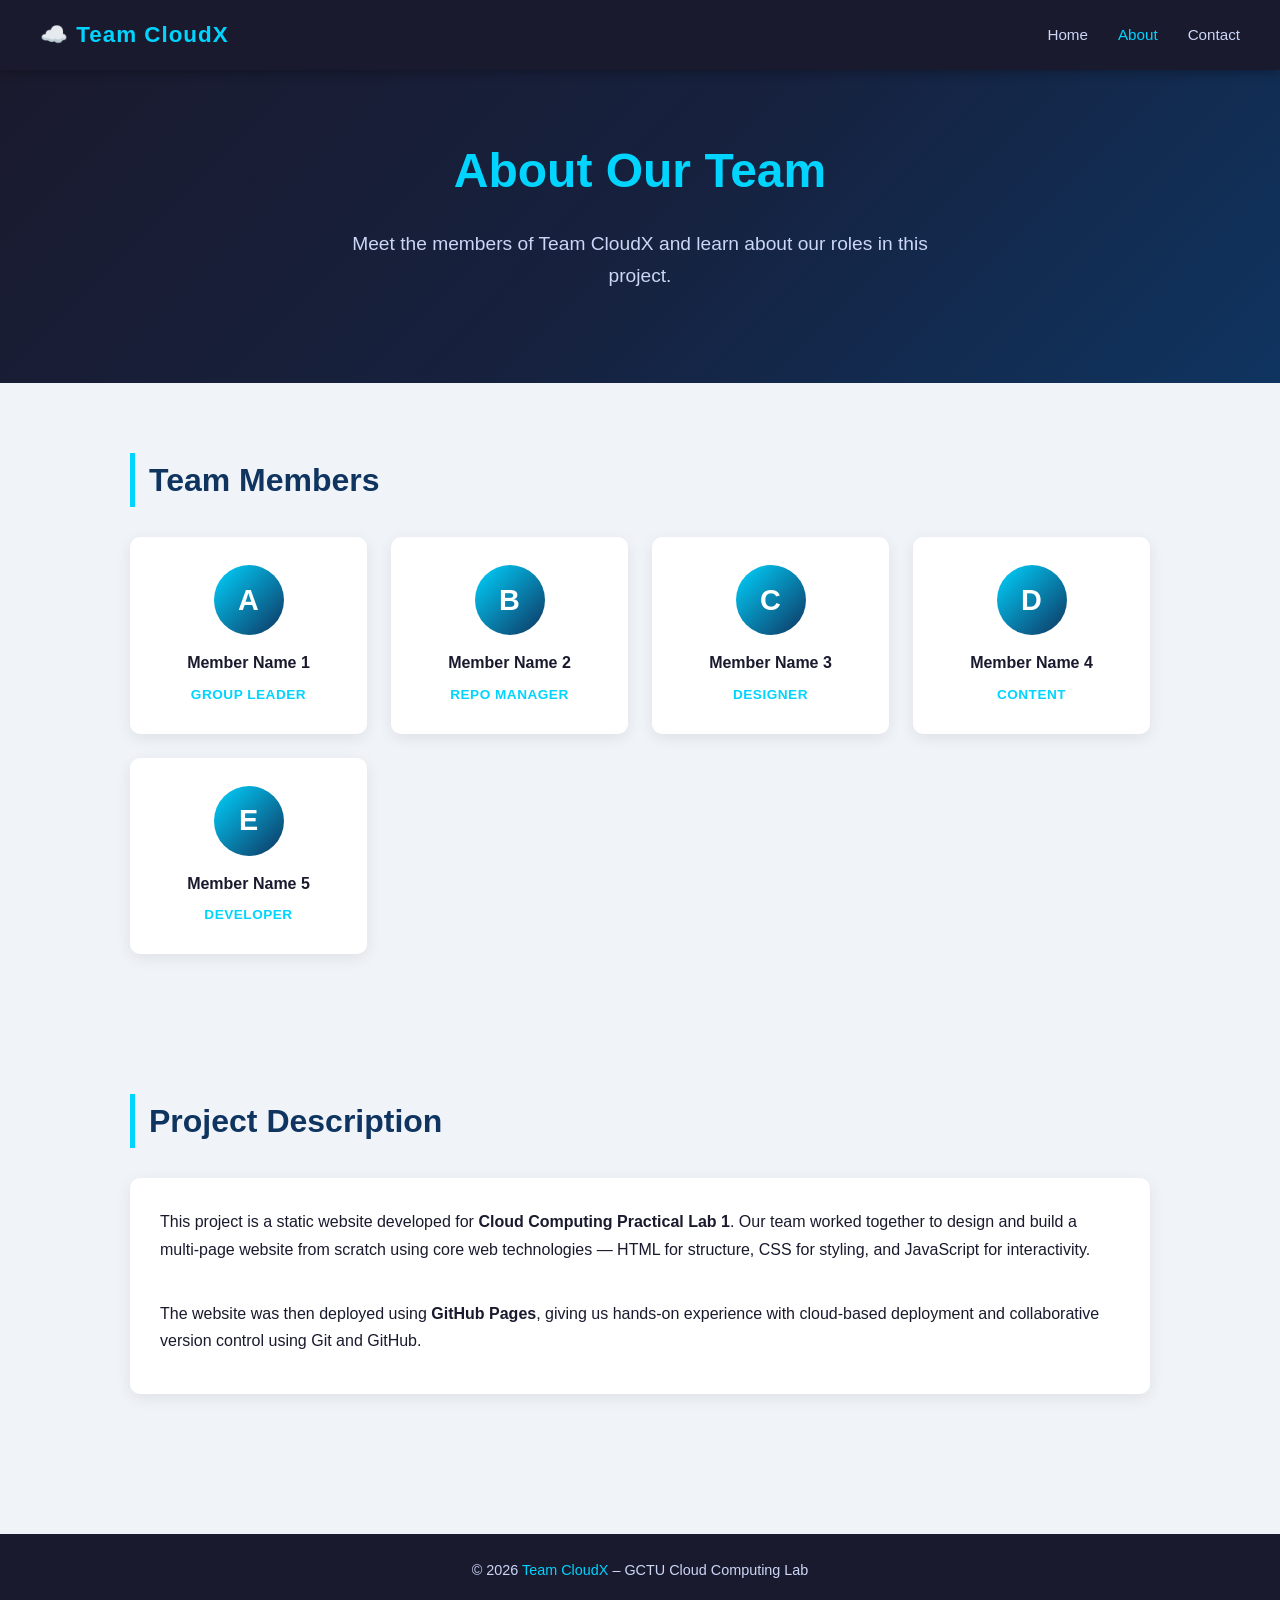
==== about.html @ c3922a6f "add website files" ====
<!DOCTYPE html>
<html lang="en">
<head>
  <meta charset="UTF-8" />
  <meta name="viewport" content="width=device-width, initial-scale=1.0"/>
  <title>About – Team CloudX</title>
  <link rel="stylesheet" href="style.css" />
</head>
<body>

  <!-- NAVBAR -->
  <nav>
    <a href="index.html" class="logo">☁️ Team CloudX</a>
    <ul>
      <li><a href="index.html">Home</a></li>
      <li><a href="about.html" class="active">About</a></li>
      <li><a href="contact.html">Contact</a></li>
    </ul>
  </nav>

  <!-- PAGE HEADER -->
  <div class="hero" style="padding: 60px 20px;">
    <h1>About Our Team</h1>
    <p>Meet the members of Team CloudX and learn about our roles in this project.</p>
  </div>

  <!-- TEAM MEMBERS -->
  <section>
    <h2>Team Members</h2>
    <div class="cards">

      <div class="card">
        <div class="avatar">A</div>
        <h3>Member Name 1</h3>
        <p class="role">Group Leader</p>
      </div>

      <div class="card">
        <div class="avatar">B</div>
        <h3>Member Name 2</h3>
        <p class="role">Repo Manager</p>
      </div>

      <div class="card">
        <div class="avatar">C</div>
        <h3>Member Name 3</h3>
        <p class="role">Designer</p>
      </div>

      <div class="card">
        <div class="avatar">D</div>
        <h3>Member Name 4</h3>
        <p class="role">Content</p>
      </div>

      <div class="card">
        <div class="avatar">E</div>
        <h3>Member Name 5</h3>
        <p class="role">Developer</p>
      </div>

    </div>
  </section>

  <!-- PROJECT DESCRIPTION -->
  <section>
    <h2>Project Description</h2>
    <div class="info-box">
      <p>
        This project is a static website developed for <strong>Cloud Computing Practical Lab 1</strong>.
        Our team worked together to design and build a multi-page website from scratch using core web technologies
        — HTML for structure, CSS for styling, and JavaScript for interactivity.
      </p>
      <br/>
      <p>
        The website was then deployed using <strong>GitHub Pages</strong>, giving us hands-on experience
        with cloud-based deployment and collaborative version control using Git and GitHub.
      </p>
    </div>
  </section>

  <!-- FOOTER -->
  <footer>
    <p>&copy; 2026 <span>Team CloudX</span> – GCTU Cloud Computing Lab</p>
  </footer>

</body>
</html>
---- style.css ----
/* ===== RESET & BASE ===== */
* {
  margin: 0;
  padding: 0;
  box-sizing: border-box;
}

body {
  font-family: 'Segoe UI', Tahoma, Geneva, Verdana, sans-serif;
  background-color: #f0f4f8;
  color: #1a1a2e;
  line-height: 1.7;
}

/* ===== NAVBAR ===== */
nav {
  background-color: #1a1a2e;
  padding: 16px 40px;
  display: flex;
  justify-content: space-between;
  align-items: center;
  position: sticky;
  top: 0;
  z-index: 100;
  box-shadow: 0 2px 10px rgba(0,0,0,0.3);
}

nav .logo {
  color: #00d4ff;
  font-size: 1.4rem;
  font-weight: 700;
  letter-spacing: 1px;
  text-decoration: none;
}

nav ul {
  list-style: none;
  display: flex;
  gap: 30px;
}

nav ul li a {
  color: #ccd6f6;
  text-decoration: none;
  font-size: 0.95rem;
  font-weight: 500;
  transition: color 0.3s;
}

nav ul li a:hover,
nav ul li a.active {
  color: #00d4ff;
}

/* ===== HERO ===== */
.hero {
  background: linear-gradient(135deg, #1a1a2e 0%, #16213e 50%, #0f3460 100%);
  color: white;
  text-align: center;
  padding: 100px 20px;
}

.hero h1 {
  font-size: 3rem;
  font-weight: 800;
  margin-bottom: 16px;
  color: #00d4ff;
}

.hero p {
  font-size: 1.2rem;
  color: #ccd6f6;
  max-width: 600px;
  margin: 0 auto 30px;
}

.btn {
  display: inline-block;
  background-color: #00d4ff;
  color: #1a1a2e;
  padding: 12px 32px;
  border-radius: 6px;
  text-decoration: none;
  font-weight: 700;
  font-size: 1rem;
  transition: background 0.3s, transform 0.2s;
}

.btn:hover {
  background-color: #00b8d9;
  transform: translateY(-2px);
}

/* ===== SECTIONS ===== */
section {
  padding: 70px 40px;
  max-width: 1100px;
  margin: 0 auto;
}

section h2 {
  font-size: 2rem;
  font-weight: 700;
  color: #0f3460;
  margin-bottom: 30px;
  border-left: 5px solid #00d4ff;
  padding-left: 14px;
}

/* ===== CARDS (Members) ===== */
.cards {
  display: grid;
  grid-template-columns: repeat(auto-fit, minmax(200px, 1fr));
  gap: 24px;
  margin-top: 20px;
}

.card {
  background: white;
  border-radius: 10px;
  padding: 28px 20px;
  text-align: center;
  box-shadow: 0 4px 15px rgba(0,0,0,0.08);
  transition: transform 0.3s, box-shadow 0.3s;
}

.card:hover {
  transform: translateY(-5px);
  box-shadow: 0 8px 25px rgba(0,0,0,0.15);
}

.card .avatar {
  width: 70px;
  height: 70px;
  border-radius: 50%;
  background: linear-gradient(135deg, #00d4ff, #0f3460);
  display: flex;
  align-items: center;
  justify-content: center;
  margin: 0 auto 14px;
  font-size: 1.8rem;
  color: white;
  font-weight: 700;
}

.card h3 {
  font-size: 1rem;
  color: #1a1a2e;
  margin-bottom: 6px;
}

.card .role {
  font-size: 0.85rem;
  color: #00d4ff;
  font-weight: 600;
  text-transform: uppercase;
  letter-spacing: 0.5px;
}

/* ===== PROJECT IMAGE ===== */
.project-img {
  width: 100%;
  max-height: 350px;
  object-fit: cover;
  border-radius: 10px;
  margin-bottom: 24px;
  box-shadow: 0 4px 20px rgba(0,0,0,0.12);
}

/* ===== CONTACT FORM ===== */
.contact-form {
  background: white;
  padding: 40px;
  border-radius: 12px;
  box-shadow: 0 4px 20px rgba(0,0,0,0.08);
  max-width: 600px;
}

.form-group {
  margin-bottom: 20px;
}

.form-group label {
  display: block;
  font-weight: 600;
  margin-bottom: 8px;
  color: #1a1a2e;
}

.form-group input,
.form-group textarea {
  width: 100%;
  padding: 12px 16px;
  border: 2px solid #e0e0e0;
  border-radius: 6px;
  font-size: 0.95rem;
  font-family: inherit;
  transition: border-color 0.3s;
  outline: none;
}

.form-group input:focus,
.form-group textarea:focus {
  border-color: #00d4ff;
}

.form-group textarea {
  height: 140px;
  resize: vertical;
}

.contact-form button {
  background-color: #0f3460;
  color: white;
  padding: 12px 32px;
  border: none;
  border-radius: 6px;
  font-size: 1rem;
  font-weight: 600;
  cursor: pointer;
  transition: background 0.3s;
}

.contact-form button:hover {
  background-color: #00d4ff;
  color: #1a1a2e;
}

/* ===== INFO BOX ===== */
.info-box {
  background: white;
  border-radius: 10px;
  padding: 30px;
  box-shadow: 0 4px 15px rgba(0,0,0,0.08);
  margin-bottom: 30px;
}

.info-box p {
  margin-bottom: 10px;
  font-size: 1rem;
}

.info-box span {
  font-weight: 600;
  color: #0f3460;
}

/* ===== FOOTER ===== */
footer {
  background-color: #1a1a2e;
  color: #ccd6f6;
  text-align: center;
  padding: 24px;
  font-size: 0.9rem;
  margin-top: 40px;
}

footer span {
  color: #00d4ff;
}

/* ===== RESPONSIVE ===== */
@media (max-width: 600px) {
  nav {
    flex-direction: column;
    gap: 14px;
    padding: 16px 20px;
  }

  nav ul {
    gap: 16px;
  }

  .hero h1 {
    font-size: 2rem;
  }

  section {
    padding: 50px 20px;
  }

  .contact-form {
    padding: 24px;
  }
}
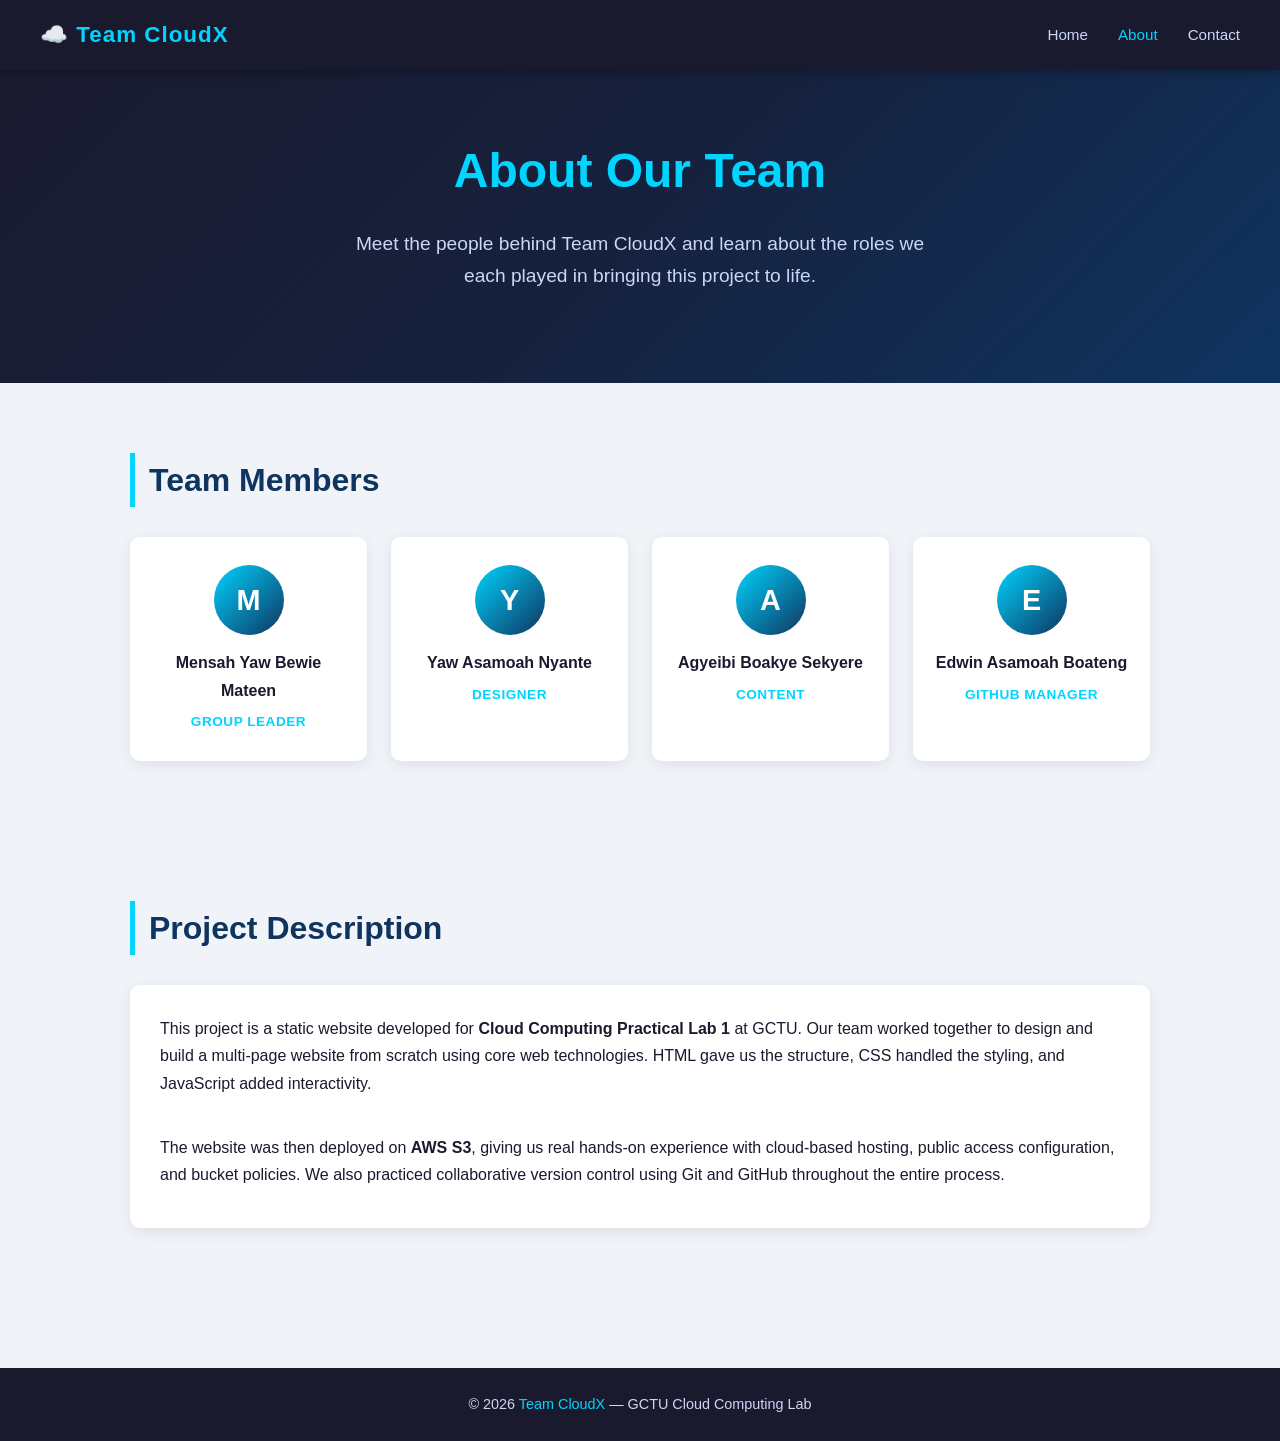
==== commit 77bef751: "Revise team details and project description in about.html Updated team member names and roles, impro" ====
--- a/about.html
+++ b/about.html
@@ -21,7 +21,7 @@
   <!-- PAGE HEADER -->
   <div class="hero" style="padding: 60px 20px;">
     <h1>About Our Team</h1>
-    <p>Meet the members of Team CloudX and learn about our roles in this project.</p>
+    <p>Meet the people behind Team CloudX and learn about the roles we each played in bringing this project to life.</p>
   </div>
 
   <!-- TEAM MEMBERS -->
@@ -30,33 +30,27 @@
     <div class="cards">
 
       <div class="card">
-        <div class="avatar">A</div>
-        <h3>Member Name 1</h3>
+        <div class="avatar">M</div>
+        <h3>Mensah Yaw Bewie Mateen</h3>
         <p class="role">Group Leader</p>
       </div>
 
       <div class="card">
-        <div class="avatar">B</div>
-        <h3>Member Name 2</h3>
-        <p class="role">Repo Manager</p>
-      </div>
-
-      <div class="card">
-        <div class="avatar">C</div>
-        <h3>Member Name 3</h3>
+        <div class="avatar">Y</div>
+        <h3>Yaw Asamoah Nyante</h3>
         <p class="role">Designer</p>
       </div>
 
       <div class="card">
-        <div class="avatar">D</div>
-        <h3>Member Name 4</h3>
+        <div class="avatar">A</div>
+        <h3>Agyeibi Boakye Sekyere</h3>
         <p class="role">Content</p>
       </div>
 
       <div class="card">
         <div class="avatar">E</div>
-        <h3>Member Name 5</h3>
-        <p class="role">Developer</p>
+        <h3>Edwin Asamoah Boateng</h3>
+        <p class="role">GitHub Manager</p>
       </div>
 
     </div>
@@ -67,21 +61,22 @@
     <h2>Project Description</h2>
     <div class="info-box">
       <p>
-        This project is a static website developed for <strong>Cloud Computing Practical Lab 1</strong>.
-        Our team worked together to design and build a multi-page website from scratch using core web technologies
-        — HTML for structure, CSS for styling, and JavaScript for interactivity.
+        This project is a static website developed for <strong>Cloud Computing Practical Lab 1</strong> at GCTU.
+        Our team worked together to design and build a multi-page website from scratch using core web technologies.
+        HTML gave us the structure, CSS handled the styling, and JavaScript added interactivity.
       </p>
       <br/>
       <p>
-        The website was then deployed using <strong>GitHub Pages</strong>, giving us hands-on experience
-        with cloud-based deployment and collaborative version control using Git and GitHub.
+        The website was then deployed on <strong>AWS S3</strong>, giving us real hands-on experience
+        with cloud-based hosting, public access configuration, and bucket policies. We also practiced
+        collaborative version control using Git and GitHub throughout the entire process.
       </p>
     </div>
   </section>
 
   <!-- FOOTER -->
   <footer>
-    <p>&copy; 2026 <span>Team CloudX</span> – GCTU Cloud Computing Lab</p>
+    <p>&copy; 2026 <span>Team CloudX</span> — GCTU Cloud Computing Lab</p>
   </footer>
 
 </body>
